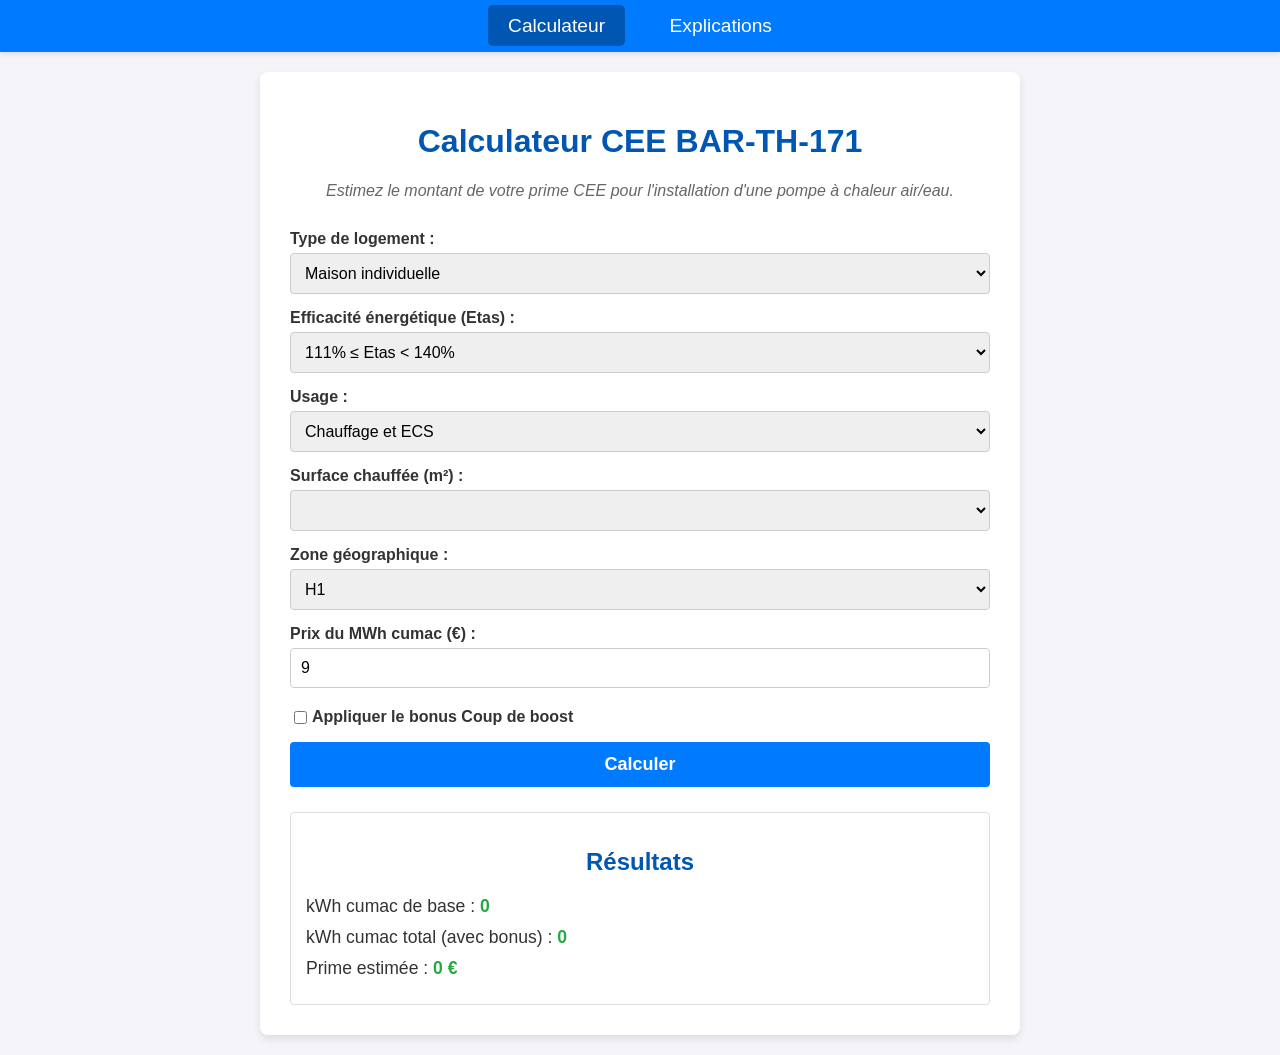
==== index.html @ 769d9b31 "Update index.html" ====
<!DOCTYPE html>
<html lang="fr">
<head>
    <meta charset="UTF-8">
    <meta name="viewport" content="width=device-width, initial-scale=1.0">
    <title>Calculateur CEE BAR-TH-171</title>
    <link rel="stylesheet" href="style.css">
</head>
<body>

    <header>
        <nav>
            <a href="#calculateur" class="active-link">Calculateur</a>
            <a href="#explications">Explications</a>
        </nav>
    </header>

    <main id="calculateur">
        <div class="calculator-container">
            <h1>Calculateur CEE BAR-TH-171</h1>
            <p class="subtitle">Estimez le montant de votre prime CEE pour l'installation d'une pompe à chaleur air/eau.</p>

            <div class="input-group">
                <label for="typeLogement">Type de logement :</label>
                <select id="typeLogement">
                    <option value="maison">Maison individuelle</option>
                    <option value="appartement">Appartement</option>
                </select>
            </div>

            <div class="input-group">
                <label for="etas">Efficacité énergétique (Etas) :</label>
                <select id="etas">
                    <option value="111-140">111% ≤ Etas < 140%</option>
                    <option value="140-170">140% ≤ Etas < 170%</option>
                    <option value="170-200">170% ≤ Etas < 200%</option>
                    <option value="200+">200% ≤ Etas</option>
                </select>
            </div>

            <div class="input-group">
                <label for="usage">Usage :</label>
                <select id="usage">
                    <option value="Chauffage et ECS">Chauffage et ECS</option>
                    <option value="Chauffage">Chauffage</option>
                </select>
            </div>

            <div class="input-group">
                <label for="surfaceRange">Surface chauffée (m²) :</label>
                <select id="surfaceRange">
                    </select>
            </div>

            <div class="input-group">
                <label for="zone">Zone géographique :</label>
                <select id="zone">
                    <option value="H1">H1</option>
                    <option value="H2">H2</option>
                    <option value="H3">H3</option>
                </select>
            </div>

            <div class="input-group">
                <label for="mwhCumacPrice">Prix du MWh cumac (€) :</label>
                <input type="number" id="mwhCumacPrice" value="9" min="0" step="0.01" required>
            </div>
            
            <div class="input-group bonus-group">
                <label for="bonusCheckbox">
                    <input type="checkbox" id="bonusCheckbox">
                    Appliquer le bonus Coup de boost
                </label>
                <input type="number" id="bonusMultiplier" value="6" min="1" class="hidden">
            </div>

            <button id="calculate-btn">Calculer</button>

            <div class="results">
                <h2>Résultats</h2>
                <p>kWh cumac de base : <span id="kwhCumacBase">0</span></p>
                <p>kWh cumac total (avec bonus) : <span id="kwhCumacTotal">0</span></p>
                <p>Prime estimée : <span id="estimatedPrime">0 €</span></p>
            </div>
        </div>
    </main>

    <main id="explications" class="hidden">
        <div class="explanations-container">
            <h2>Méthode de Calcul pour BAR-TH-171</h2>
            <p>Le montant en kWh CUMAC est calculé selon la formule :</p>
            <p class="formula">Montant = Base × Facteur Surface × Facteur Zone</p>

            <h3>Maison Individuelle</h3>
            <div class="tables-container">
                <div class="table-group">
                    <h4>Montant forfaitaire de base</h4>
                    <table id="table-maison-base"></table>
                </div>
                <div class="table-group">
                    <h4>Facteur correctif de surface</h4>
                    <table id="table-maison-surface"></table>
                </div>
            </div>

            <h3>Appartement</h3>
            <div class="tables-container">
                <div class="table-group">
                    <h4>Montant forfaitaire de base</h4>
                    <table id="table-appartement-base"></table>
                </div>
                <div class="table-group">
                    <h4>Facteur correctif de surface</h4>
                    <table id="table-appartement-surface"></table>
                </div>
            </div>
            
            <h3>Facteur Correctif de Zone Climatique</h3>
            <table id="table-zone"></table>

            <a href="https://www.ecologie.gouv.fr/sites/default/files/documents/BAR-TH-171%20vA55-1%20%C3%A0%20compter%20du%2001-01-2024.pdf" target="_blank">
                Consulter les fiches officielles du Ministère de l'Écologie
            </a>
        </div>
    </main>

    <script src="script.js"></script>
</body>
</html>
---- style.css ----
body {
    font-family: Arial, sans-serif;
    background-color: #f4f4f9;
    color: #333;
    display: flex;
    flex-direction: column;
    align-items: center;
    min-height: 100vh;
    margin: 0;
}

header {
    width: 100%;
    background-color: #007bff;
    box-shadow: 0 2px 5px rgba(0, 0, 0, 0.1);
    padding: 15px 0;
    text-align: center;
}

nav a {
    color: #fff;
    text-decoration: none;
    font-size: 1.2em;
    padding: 10px 20px;
    margin: 0 10px;
    border-radius: 5px;
    transition: background-color 0.3s ease;
}

nav a:hover, nav a.active-link {
    background-color: #0056b3;
}

main {
    width: 100%;
    max-width: 800px;
    box-sizing: border-box;
    padding: 20px;
}

.hidden {
    display: none;
}

.calculator-container, .explanations-container {
    background-color: #fff;
    padding: 30px;
    border-radius: 8px;
    box-shadow: 0 4px 8px rgba(0, 0, 0, 0.1);
}

h1, h2 {
    color: #0056b3;
    text-align: center;
}

.subtitle {
    text-align: center;
    font-style: italic;
    color: #666;
    margin-bottom: 30px;
}

.input-group {
    margin-bottom: 15px;
}

label {
    display: block;
    margin-bottom: 5px;
    font-weight: bold;
}

input[type="number"], select {
    width: 100%;
    padding: 10px;
    border: 1px solid #ccc;
    border-radius: 4px;
    box-sizing: border-box;
    font-size: 16px;
}

.bonus-group {
    display: flex;
    align-items: center;
    gap: 10px;
    margin-top: 20px;
}

.bonus-group label {
    display: flex;
    align-items: center;
    margin-bottom: 0;
}

.bonus-group input[type="checkbox"] {
    width: auto;
    margin-right: 5px;
}

button {
    width: 100%;
    padding: 12px;
    background-color: #007bff;
    color: #fff;
    border: none;
    border-radius: 4px;
    cursor: pointer;
    font-size: 18px;
    font-weight: bold;
    transition: background-color 0.3s ease;
}

button:hover {
    background-color: #0056b3;
}

.results {
    margin-top: 25px;
    padding: 15px;
    border: 1px solid #ddd;
    border-radius: 4px;
}

.results p {
    font-size: 1.1em;
    margin: 10px 0;
}

.results span {
    font-weight: bold;
    color: #28a745;
}

.explanations-container p, .explanations-container li {
    line-height: 1.6;
    margin-bottom: 15px;
}
.explanations-container a {
    display: block;
    text-align: center;
    margin-top: 30px;
    color: #007bff;
}
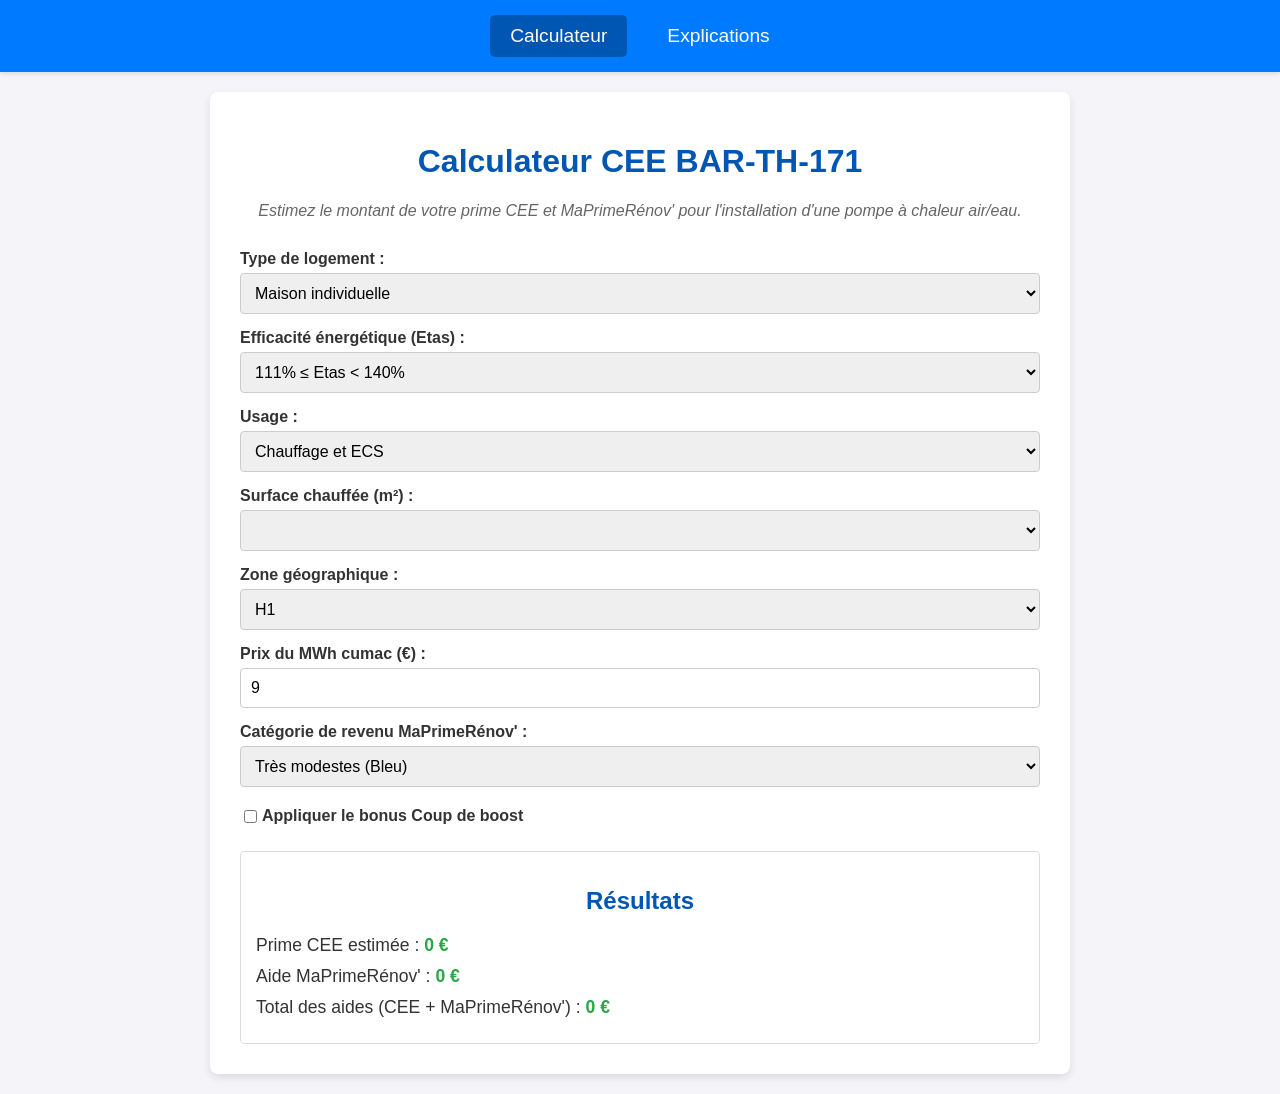
==== commit 6ec80ca8: "Update index.html" ====
--- a/index.html
+++ b/index.html
@@ -18,7 +18,7 @@
     <main id="calculateur">
         <div class="calculator-container">
             <h1>Calculateur CEE BAR-TH-171</h1>
-            <p class="subtitle">Estimez le montant de votre prime CEE pour l'installation d'une pompe à chaleur air/eau.</p>
+            <p class="subtitle">Estimez le montant de votre prime CEE et MaPrimeRénov' pour l'installation d'une pompe à chaleur air/eau.</p>
 
             <div class="input-group">
                 <label for="typeLogement">Type de logement :</label>
@@ -65,22 +65,30 @@
                 <label for="mwhCumacPrice">Prix du MWh cumac (€) :</label>
                 <input type="number" id="mwhCumacPrice" value="9" min="0" step="0.01" required>
             </div>
+
+            <div class="input-group">
+                <label for="revenuCategory">Catégorie de revenu MaPrimeRénov' :</label>
+                <select id="revenuCategory">
+                    <option value="bleu">Très modestes (Bleu)</option>
+                    <option value="jaune">Modestes (Jaune)</option>
+                    <option value="violet">Intermédiaires (Violet)</option>
+                    <option value="rose">Supérieurs (Rose)</option>
+                </select>
+            </div>
             
             <div class="input-group bonus-group">
                 <label for="bonusCheckbox">
                     <input type="checkbox" id="bonusCheckbox">
                     Appliquer le bonus Coup de boost
                 </label>
-                <input type="number" id="bonusMultiplier" value="6" min="1" class="hidden">
+                <input type="number" id="bonusMultiplier" value="5" min="1" class="hidden">
             </div>
-
-            <button id="calculate-btn">Calculer</button>
 
             <div class="results">
                 <h2>Résultats</h2>
-                <p>kWh cumac de base : <span id="kwhCumacBase">0</span></p>
-                <p>kWh cumac total (avec bonus) : <span id="kwhCumacTotal">0</span></p>
-                <p>Prime estimée : <span id="estimatedPrime">0 €</span></p>
+                <p>Prime CEE estimée : <span id="estimatedPrimeCEE">0 €</span></p>
+                <p>Aide MaPrimeRénov' : <span id="mpRenovAide">0 €</span></p>
+                <p>Total des aides (CEE + MaPrimeRénov') : <span id="totalAides">0 €</span></p>
             </div>
         </div>
     </main>
--- a/style.css
+++ b/style.css
@@ -1,3 +1,4 @@
+/* Styles généraux */
 body {
     font-family: Arial, sans-serif;
     background-color: #f4f4f9;
@@ -9,12 +10,18 @@
     margin: 0;
 }
 
+/* En-tête et navigation */
 header {
     width: 100%;
     background-color: #007bff;
     box-shadow: 0 2px 5px rgba(0, 0, 0, 0.1);
     padding: 15px 0;
     text-align: center;
+}
+
+nav {
+    display: flex;
+    justify-content: center;
 }
 
 nav a {
@@ -31,9 +38,10 @@
     background-color: #0056b3;
 }
 
+/* Conteneurs principaux */
 main {
     width: 100%;
-    max-width: 800px;
+    max-width: 900px; /* Augmentation de la largeur pour les tableaux */
     box-sizing: border-box;
     padding: 20px;
 }
@@ -49,6 +57,7 @@
     box-shadow: 0 4px 8px rgba(0, 0, 0, 0.1);
 }
 
+/* Titres */
 h1, h2 {
     color: #0056b3;
     text-align: center;
@@ -61,6 +70,7 @@
     margin-bottom: 30px;
 }
 
+/* Champs de saisie */
 .input-group {
     margin-bottom: 15px;
 }
@@ -98,6 +108,11 @@
     margin-right: 5px;
 }
 
+.hidden {
+    display: none;
+}
+
+/* Bouton */
 button {
     width: 100%;
     padding: 12px;
@@ -115,6 +130,7 @@
     background-color: #0056b3;
 }
 
+/* Résultats */
 .results {
     margin-top: 25px;
     padding: 15px;
@@ -132,13 +148,18 @@
     color: #28a745;
 }
 
+/* Page d'explications et tableaux */
 .explanations-container p, .explanations-container li {
     line-height: 1.6;
     margin-bottom: 15px;
 }
+
 .explanations-container a {
     display: block;
     text-align: center;
     margin-top: 30px;
     color: #007bff;
 }
+
+.formula {
+    text-align: center
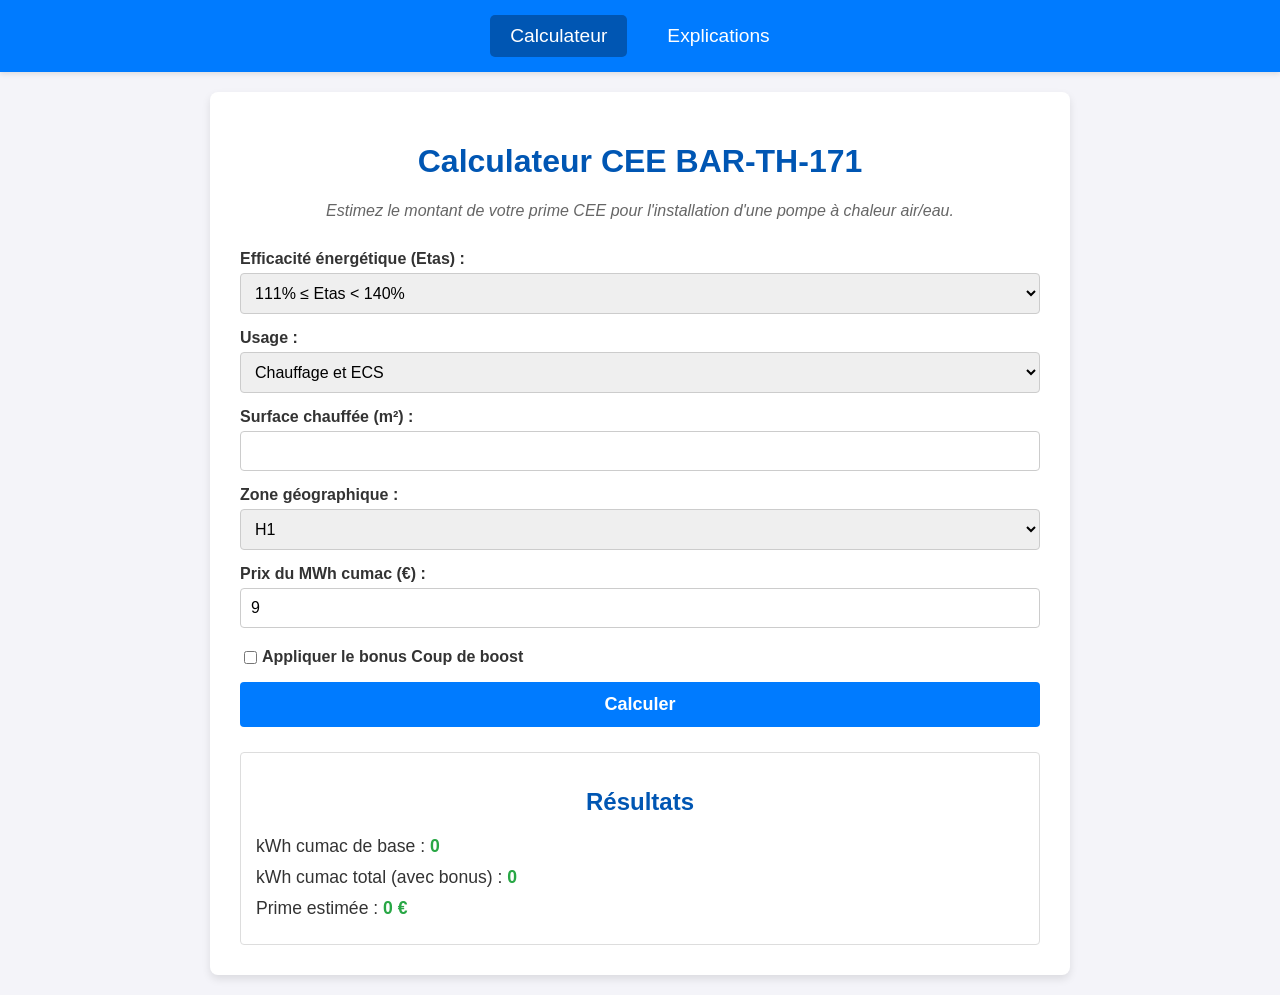
==== commit 45853339: "Update index.html" ====
--- a/index.html
+++ b/index.html
@@ -18,15 +18,7 @@
     <main id="calculateur">
         <div class="calculator-container">
             <h1>Calculateur CEE BAR-TH-171</h1>
-            <p class="subtitle">Estimez le montant de votre prime CEE et MaPrimeRénov' pour l'installation d'une pompe à chaleur air/eau.</p>
-
-            <div class="input-group">
-                <label for="typeLogement">Type de logement :</label>
-                <select id="typeLogement">
-                    <option value="maison">Maison individuelle</option>
-                    <option value="appartement">Appartement</option>
-                </select>
-            </div>
+            <p class="subtitle">Estimez le montant de votre prime CEE pour l'installation d'une pompe à chaleur air/eau.</p>
 
             <div class="input-group">
                 <label for="etas">Efficacité énergétique (Etas) :</label>
@@ -47,9 +39,8 @@
             </div>
 
             <div class="input-group">
-                <label for="surfaceRange">Surface chauffée (m²) :</label>
-                <select id="surfaceRange">
-                    </select>
+                <label for="surface">Surface chauffée (m²) :</label>
+                <input type="number" id="surface" min="1" required>
             </div>
 
             <div class="input-group">
@@ -65,70 +56,45 @@
                 <label for="mwhCumacPrice">Prix du MWh cumac (€) :</label>
                 <input type="number" id="mwhCumacPrice" value="9" min="0" step="0.01" required>
             </div>
-
-            <div class="input-group">
-                <label for="revenuCategory">Catégorie de revenu MaPrimeRénov' :</label>
-                <select id="revenuCategory">
-                    <option value="bleu">Très modestes (Bleu)</option>
-                    <option value="jaune">Modestes (Jaune)</option>
-                    <option value="violet">Intermédiaires (Violet)</option>
-                    <option value="rose">Supérieurs (Rose)</option>
-                </select>
-            </div>
             
             <div class="input-group bonus-group">
                 <label for="bonusCheckbox">
                     <input type="checkbox" id="bonusCheckbox">
                     Appliquer le bonus Coup de boost
                 </label>
-                <input type="number" id="bonusMultiplier" value="5" min="1" class="hidden">
+                <input type="number" id="bonusMultiplier" value="6" min="1" class="hidden">
             </div>
+
+            <button id="calculate-btn">Calculer</button>
 
             <div class="results">
                 <h2>Résultats</h2>
-                <p>Prime CEE estimée : <span id="estimatedPrimeCEE">0 €</span></p>
-                <p>Aide MaPrimeRénov' : <span id="mpRenovAide">0 €</span></p>
-                <p>Total des aides (CEE + MaPrimeRénov') : <span id="totalAides">0 €</span></p>
+                <p>kWh cumac de base : <span id="kwhCumacBase">0</span></p>
+                <p>kWh cumac total (avec bonus) : <span id="kwhCumacTotal">0</span></p>
+                <p>Prime estimée : <span id="estimatedPrime">0 €</span></p>
             </div>
         </div>
     </main>
 
     <main id="explications" class="hidden">
         <div class="explanations-container">
-            <h2>Méthode de Calcul pour BAR-TH-171</h2>
-            <p>Le montant en kWh CUMAC est calculé selon la formule :</p>
-            <p class="formula">Montant = Base × Facteur Surface × Facteur Zone</p>
-
-            <h3>Maison Individuelle</h3>
-            <div class="tables-container">
-                <div class="table-group">
-                    <h4>Montant forfaitaire de base</h4>
-                    <table id="table-maison-base"></table>
-                </div>
-                <div class="table-group">
-                    <h4>Facteur correctif de surface</h4>
-                    <table id="table-maison-surface"></table>
-                </div>
-            </div>
-
-            <h3>Appartement</h3>
-            <div class="tables-container">
-                <div class="table-group">
-                    <h4>Montant forfaitaire de base</h4>
-                    <table id="table-appartement-base"></table>
-                </div>
-                <div class="table-group">
-                    <h4>Facteur correctif de surface</h4>
-                    <table id="table-appartement-surface"></table>
-                </div>
-            </div>
+            <h2>Qu'est-ce que le kWh cumac ?</h2>
+            <p>Le **kWh cumac** (kilowattheure cumulé et actualisé) est l'unité de mesure utilisée dans le dispositif des Certificats d'Économie d'Énergie (CEE). Il représente une économie d'énergie qui est réalisée sur la durée de vie de l'équipement (ici, la pompe à chaleur). C'est ce volume d'énergie économisée qui sert de base au calcul de votre prime.</p>
             
-            <h3>Facteur Correctif de Zone Climatique</h3>
-            <table id="table-zone"></table>
-
-            <a href="https://www.ecologie.gouv.fr/sites/default/files/documents/BAR-TH-171%20vA55-1%20%C3%A0%20compter%20du%2001-01-2024.pdf" target="_blank">
-                Consulter les fiches officielles du Ministère de l'Écologie
-            </a>
+            <h2>Comment le calcul est-il fait ?</h2>
+            <p>Le montant de votre prime CEE est calculé en fonction de plusieurs critères :</p>
+            <ul>
+                <li>**Efficacité énergétique (Etas)** : Plus la PAC est performante, plus les économies d'énergie sont importantes.</li>
+                <li>**Usage** : La prime est plus élevée si la pompe à chaleur sert au chauffage et à l'eau chaude sanitaire (ECS) plutôt qu'au seul chauffage.</li>
+                <li>**Surface chauffée** : Plus la surface du logement est grande, plus l'économie d'énergie potentielle est élevée.</li>
+                <li>**Zone géographique** : Le calcul prend en compte la rigueur du climat (zone H1 pour les zones froides, H3 pour les zones douces).</li>
+            </ul>
+            <p>Le montant en euros est une estimation car le prix du MWh cumac varie sur le marché.</p>
+            
+            <h2>Le bonus Coup de boost</h2>
+            <p>Le bonus "Coup de boost" est une bonification temporaire qui peut s'ajouter à la prime CEE de base pour inciter au remplacement de chaudières polluantes. Le multiplicateur utilisé dans ce calculateur (par exemple, x6) est un exemple de l'impact que ce bonus peut avoir sur le montant final.</p>
+            
+            <a href="https://www.ecologie.gouv.fr/" target="_blank">Consulter les fiches officielles du Ministère de l'Écologie</a>
         </div>
     </main>
 
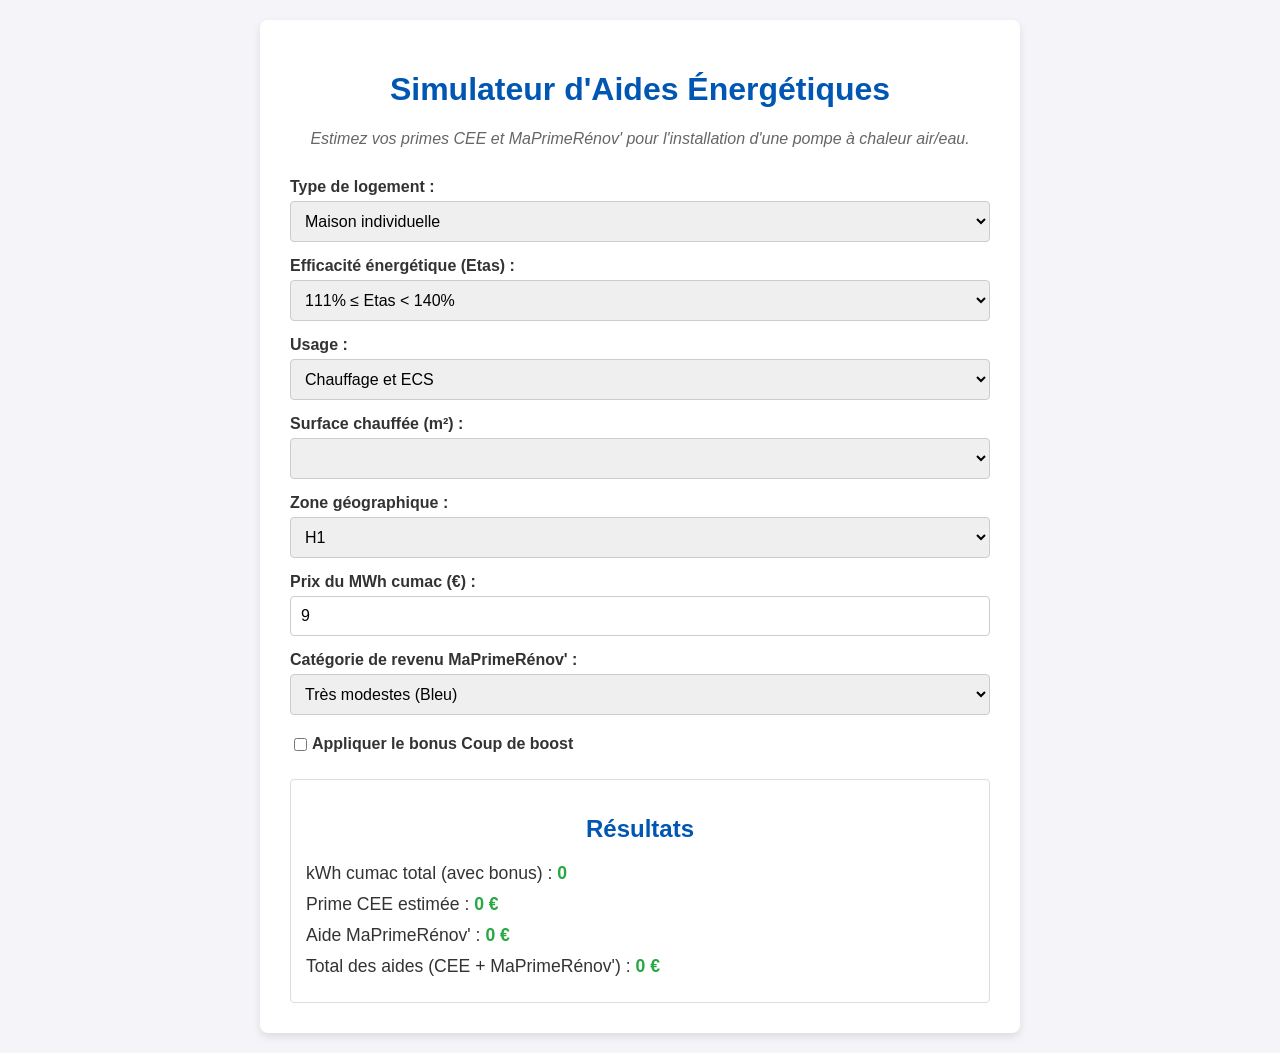
==== commit 1c42435e: "Update index.html" ====
--- a/index.html
+++ b/index.html
@@ -3,22 +3,23 @@
 <head>
     <meta charset="UTF-8">
     <meta name="viewport" content="width=device-width, initial-scale=1.0">
-    <title>Calculateur CEE BAR-TH-171</title>
+    <title>Simulateur d'Aides Énergétiques</title>
     <link rel="stylesheet" href="style.css">
 </head>
 <body>
 
-    <header>
-        <nav>
-            <a href="#calculateur" class="active-link">Calculateur</a>
-            <a href="#explications">Explications</a>
-        </nav>
-    </header>
-
     <main id="calculateur">
         <div class="calculator-container">
-            <h1>Calculateur CEE BAR-TH-171</h1>
-            <p class="subtitle">Estimez le montant de votre prime CEE pour l'installation d'une pompe à chaleur air/eau.</p>
+            <h1>Simulateur d'Aides Énergétiques</h1>
+            <p class="subtitle">Estimez vos primes CEE et MaPrimeRénov' pour l'installation d'une pompe à chaleur air/eau.</p>
+
+            <div class="input-group">
+                <label for="typeLogement">Type de logement :</label>
+                <select id="typeLogement">
+                    <option value="maison">Maison individuelle</option>
+                    <option value="appartement">Appartement</option>
+                </select>
+            </div>
 
             <div class="input-group">
                 <label for="etas">Efficacité énergétique (Etas) :</label>
@@ -39,8 +40,9 @@
             </div>
 
             <div class="input-group">
-                <label for="surface">Surface chauffée (m²) :</label>
-                <input type="number" id="surface" min="1" required>
+                <label for="surfaceRange">Surface chauffée (m²) :</label>
+                <select id="surfaceRange">
+                    </select>
             </div>
 
             <div class="input-group">
@@ -56,45 +58,31 @@
                 <label for="mwhCumacPrice">Prix du MWh cumac (€) :</label>
                 <input type="number" id="mwhCumacPrice" value="9" min="0" step="0.01" required>
             </div>
+
+            <div class="input-group">
+                <label for="revenuCategory">Catégorie de revenu MaPrimeRénov' :</label>
+                <select id="revenuCategory">
+                    <option value="bleu">Très modestes (Bleu)</option>
+                    <option value="jaune">Modestes (Jaune)</option>
+                    <option value="violet">Intermédiaires (Violet)</option>
+                    <option value="rose">Supérieurs (Rose)</option>
+                </select>
+            </div>
             
             <div class="input-group bonus-group">
                 <label for="bonusCheckbox">
                     <input type="checkbox" id="bonusCheckbox">
                     Appliquer le bonus Coup de boost
                 </label>
-                <input type="number" id="bonusMultiplier" value="6" min="1" class="hidden">
             </div>
-
-            <button id="calculate-btn">Calculer</button>
 
             <div class="results">
                 <h2>Résultats</h2>
-                <p>kWh cumac de base : <span id="kwhCumacBase">0</span></p>
                 <p>kWh cumac total (avec bonus) : <span id="kwhCumacTotal">0</span></p>
-                <p>Prime estimée : <span id="estimatedPrime">0 €</span></p>
+                <p>Prime CEE estimée : <span id="estimatedPrimeCEE">0 €</span></p>
+                <p>Aide MaPrimeRénov' : <span id="mpRenovAide">0 €</span></p>
+                <p>Total des aides (CEE + MaPrimeRénov') : <span id="totalAides">0 €</span></p>
             </div>
-        </div>
-    </main>
-
-    <main id="explications" class="hidden">
-        <div class="explanations-container">
-            <h2>Qu'est-ce que le kWh cumac ?</h2>
-            <p>Le **kWh cumac** (kilowattheure cumulé et actualisé) est l'unité de mesure utilisée dans le dispositif des Certificats d'Économie d'Énergie (CEE). Il représente une économie d'énergie qui est réalisée sur la durée de vie de l'équipement (ici, la pompe à chaleur). C'est ce volume d'énergie économisée qui sert de base au calcul de votre prime.</p>
-            
-            <h2>Comment le calcul est-il fait ?</h2>
-            <p>Le montant de votre prime CEE est calculé en fonction de plusieurs critères :</p>
-            <ul>
-                <li>**Efficacité énergétique (Etas)** : Plus la PAC est performante, plus les économies d'énergie sont importantes.</li>
-                <li>**Usage** : La prime est plus élevée si la pompe à chaleur sert au chauffage et à l'eau chaude sanitaire (ECS) plutôt qu'au seul chauffage.</li>
-                <li>**Surface chauffée** : Plus la surface du logement est grande, plus l'économie d'énergie potentielle est élevée.</li>
-                <li>**Zone géographique** : Le calcul prend en compte la rigueur du climat (zone H1 pour les zones froides, H3 pour les zones douces).</li>
-            </ul>
-            <p>Le montant en euros est une estimation car le prix du MWh cumac varie sur le marché.</p>
-            
-            <h2>Le bonus Coup de boost</h2>
-            <p>Le bonus "Coup de boost" est une bonification temporaire qui peut s'ajouter à la prime CEE de base pour inciter au remplacement de chaudières polluantes. Le multiplicateur utilisé dans ce calculateur (par exemple, x6) est un exemple de l'impact que ce bonus peut avoir sur le montant final.</p>
-            
-            <a href="https://www.ecologie.gouv.fr/" target="_blank">Consulter les fiches officielles du Ministère de l'Écologie</a>
         </div>
     </main>
 
--- a/style.css
+++ b/style.css
@@ -1,4 +1,3 @@
-/* Styles généraux */
 body {
     font-family: Arial, sans-serif;
     background-color: #f4f4f9;
@@ -10,18 +9,12 @@
     margin: 0;
 }
 
-/* En-tête et navigation */
 header {
     width: 100%;
     background-color: #007bff;
     box-shadow: 0 2px 5px rgba(0, 0, 0, 0.1);
     padding: 15px 0;
     text-align: center;
-}
-
-nav {
-    display: flex;
-    justify-content: center;
 }
 
 nav a {
@@ -38,10 +31,9 @@
     background-color: #0056b3;
 }
 
-/* Conteneurs principaux */
 main {
     width: 100%;
-    max-width: 900px; /* Augmentation de la largeur pour les tableaux */
+    max-width: 800px;
     box-sizing: border-box;
     padding: 20px;
 }
@@ -57,7 +49,6 @@
     box-shadow: 0 4px 8px rgba(0, 0, 0, 0.1);
 }
 
-/* Titres */
 h1, h2 {
     color: #0056b3;
     text-align: center;
@@ -70,7 +61,6 @@
     margin-bottom: 30px;
 }
 
-/* Champs de saisie */
 .input-group {
     margin-bottom: 15px;
 }
@@ -108,11 +98,6 @@
     margin-right: 5px;
 }
 
-.hidden {
-    display: none;
-}
-
-/* Bouton */
 button {
     width: 100%;
     padding: 12px;
@@ -130,7 +115,6 @@
     background-color: #0056b3;
 }
 
-/* Résultats */
 .results {
     margin-top: 25px;
     padding: 15px;
@@ -148,18 +132,13 @@
     color: #28a745;
 }
 
-/* Page d'explications et tableaux */
 .explanations-container p, .explanations-container li {
     line-height: 1.6;
     margin-bottom: 15px;
 }
-
 .explanations-container a {
     display: block;
     text-align: center;
     margin-top: 30px;
     color: #007bff;
 }
-
-.formula {
-    text-align: center
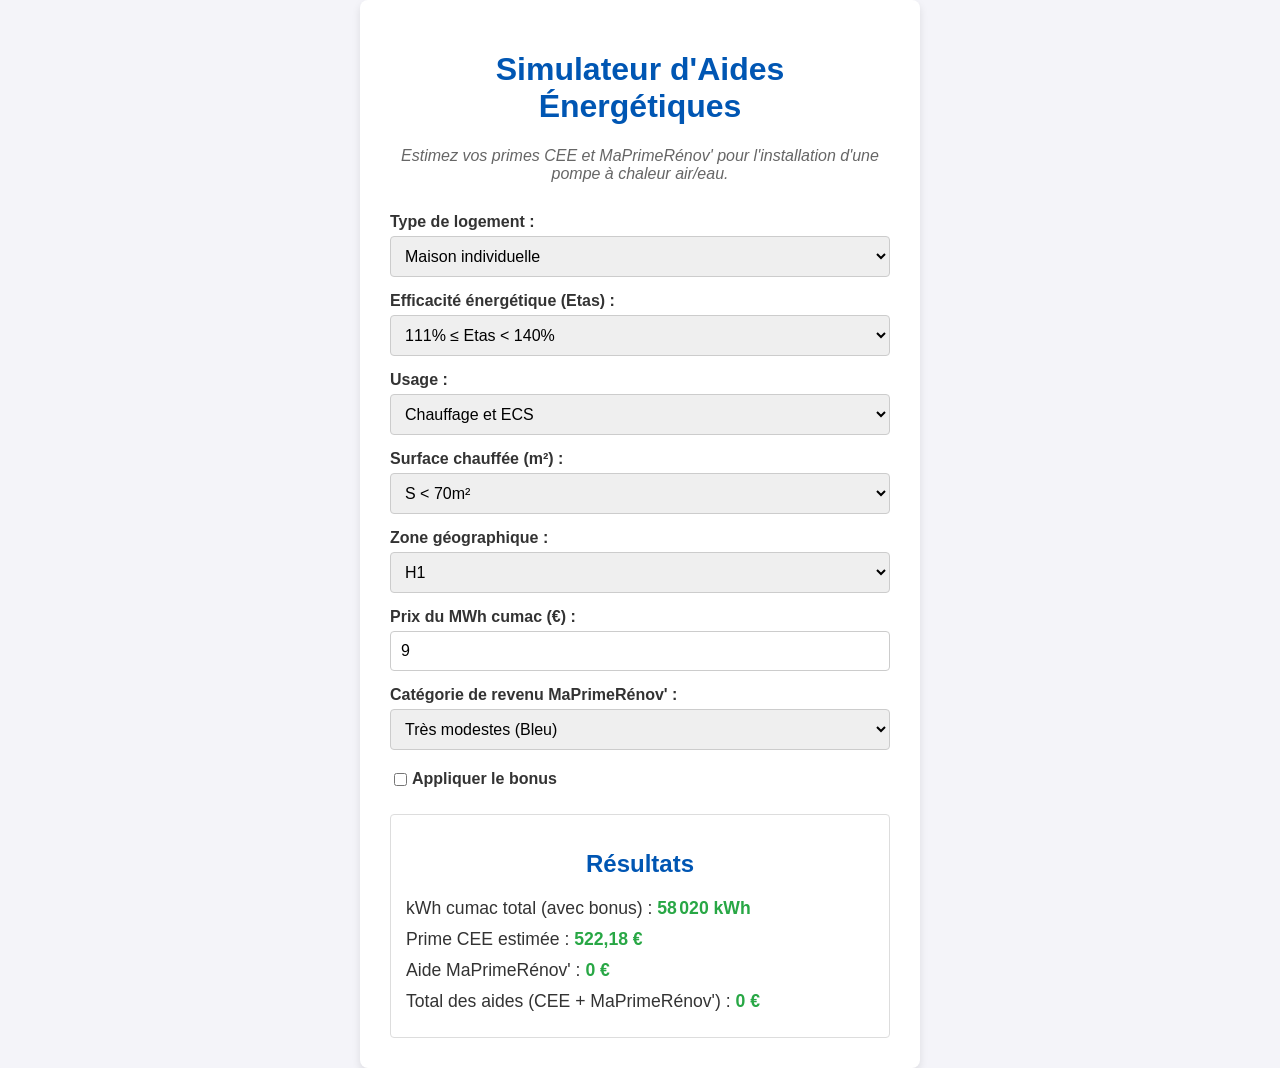
==== commit 21e9b2b3: "Update index.html" ====
--- a/index.html
+++ b/index.html
@@ -72,7 +72,7 @@
             <div class="input-group bonus-group">
                 <label for="bonusCheckbox">
                     <input type="checkbox" id="bonusCheckbox">
-                    Appliquer le bonus Coup de boost
+                    Appliquer le bonus
                 </label>
             </div>
 
@@ -89,3 +89,4 @@
     <script src="script.js"></script>
 </body>
 </html>
+
--- a/style.css
+++ b/style.css
@@ -1,54 +1,26 @@
+/* Styles généraux */
 body {
     font-family: Arial, sans-serif;
     background-color: #f4f4f9;
     color: #333;
     display: flex;
-    flex-direction: column;
+    justify-content: center;
     align-items: center;
     min-height: 100vh;
     margin: 0;
 }
 
-header {
+/* Conteneur du calculateur */
+.calculator-container {
     width: 100%;
-    background-color: #007bff;
-    box-shadow: 0 2px 5px rgba(0, 0, 0, 0.1);
-    padding: 15px 0;
-    text-align: center;
-}
-
-nav a {
-    color: #fff;
-    text-decoration: none;
-    font-size: 1.2em;
-    padding: 10px 20px;
-    margin: 0 10px;
-    border-radius: 5px;
-    transition: background-color 0.3s ease;
-}
-
-nav a:hover, nav a.active-link {
-    background-color: #0056b3;
-}
-
-main {
-    width: 100%;
-    max-width: 800px;
-    box-sizing: border-box;
-    padding: 20px;
-}
-
-.hidden {
-    display: none;
-}
-
-.calculator-container, .explanations-container {
+    max-width: 500px;
     background-color: #fff;
     padding: 30px;
     border-radius: 8px;
     box-shadow: 0 4px 8px rgba(0, 0, 0, 0.1);
 }
 
+/* Titres et sous-titres */
 h1, h2 {
     color: #0056b3;
     text-align: center;
@@ -61,6 +33,7 @@
     margin-bottom: 30px;
 }
 
+/* Champs de saisie */
 .input-group {
     margin-bottom: 15px;
 }
@@ -98,23 +71,7 @@
     margin-right: 5px;
 }
 
-button {
-    width: 100%;
-    padding: 12px;
-    background-color: #007bff;
-    color: #fff;
-    border: none;
-    border-radius: 4px;
-    cursor: pointer;
-    font-size: 18px;
-    font-weight: bold;
-    transition: background-color 0.3s ease;
-}
-
-button:hover {
-    background-color: #0056b3;
-}
-
+/* Résultats */
 .results {
     margin-top: 25px;
     padding: 15px;
@@ -131,14 +88,3 @@
     font-weight: bold;
     color: #28a745;
 }
-
-.explanations-container p, .explanations-container li {
-    line-height: 1.6;
-    margin-bottom: 15px;
-}
-.explanations-container a {
-    display: block;
-    text-align: center;
-    margin-top: 30px;
-    color: #007bff;
-}
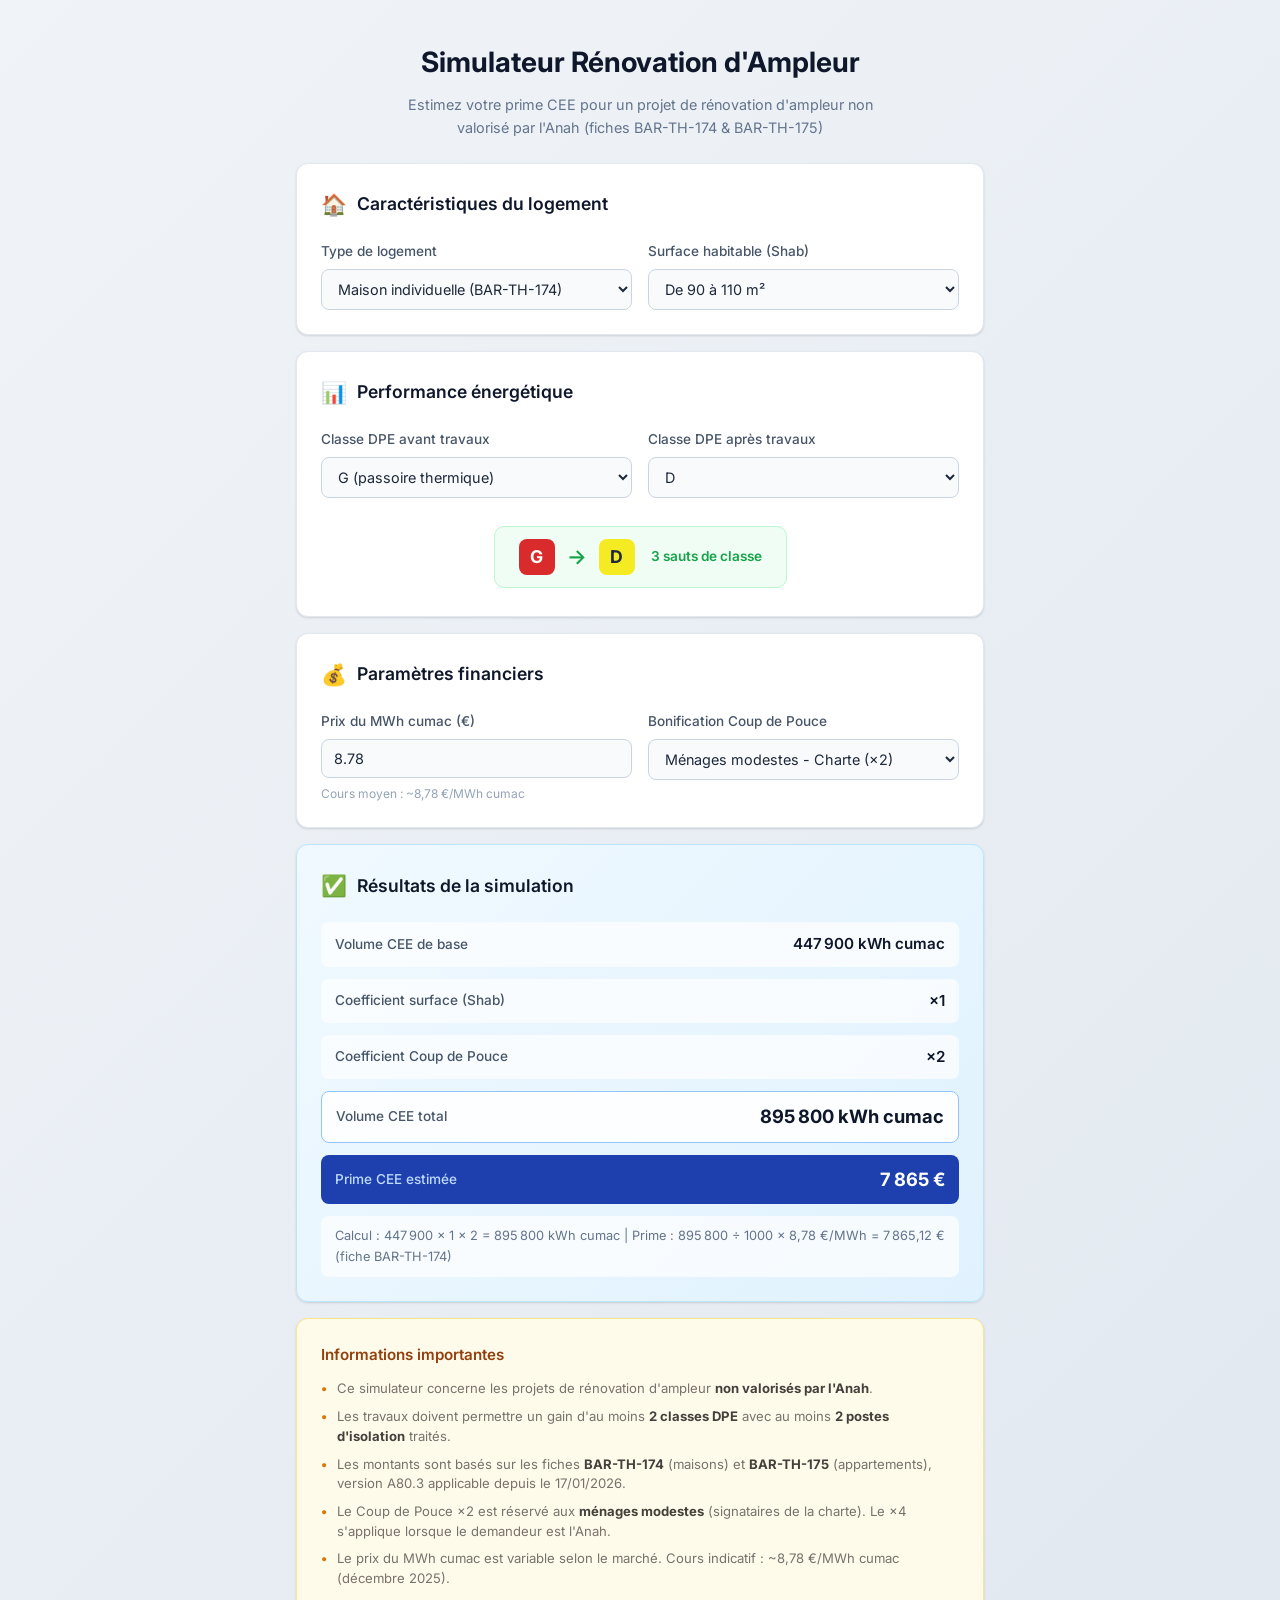
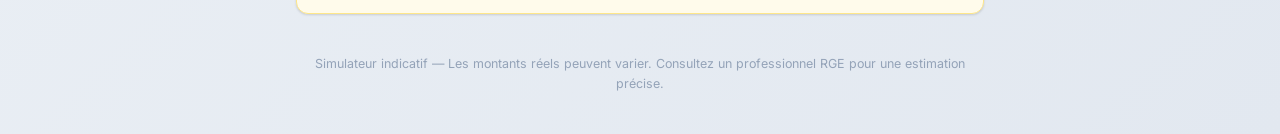
==== commit e90aaa0f: "Remplacer le simulateur PAC par un simulateur Rénovation d'Ampleur CEE Création d'un simulateur basé" ====
--- a/index.html
+++ b/index.html
@@ -1,92 +1,166 @@
-<!DOCTYPE html>
-<html lang="fr">
-<head>
-    <meta charset="UTF-8">
-    <meta name="viewport" content="width=device-width, initial-scale=1.0">
-    <title>Simulateur d'Aides Énergétiques</title>
-    <link rel="stylesheet" href="style.css">
-</head>
-<body>
-
-    <main id="calculateur">
-        <div class="calculator-container">
-            <h1>Simulateur d'Aides Énergétiques</h1>
-            <p class="subtitle">Estimez vos primes CEE et MaPrimeRénov' pour l'installation d'une pompe à chaleur air/eau.</p>
-
-            <div class="input-group">
-                <label for="typeLogement">Type de logement :</label>
-                <select id="typeLogement">
-                    <option value="maison">Maison individuelle</option>
-                    <option value="appartement">Appartement</option>
-                </select>
-            </div>
-
-            <div class="input-group">
-                <label for="etas">Efficacité énergétique (Etas) :</label>
-                <select id="etas">
-                    <option value="111-140">111% ≤ Etas < 140%</option>
-                    <option value="140-170">140% ≤ Etas < 170%</option>
-                    <option value="170-200">170% ≤ Etas < 200%</option>
-                    <option value="200+">200% ≤ Etas</option>
-                </select>
-            </div>
-
-            <div class="input-group">
-                <label for="usage">Usage :</label>
-                <select id="usage">
-                    <option value="Chauffage et ECS">Chauffage et ECS</option>
-                    <option value="Chauffage">Chauffage</option>
-                </select>
-            </div>
-
-            <div class="input-group">
-                <label for="surfaceRange">Surface chauffée (m²) :</label>
-                <select id="surfaceRange">
-                    </select>
-            </div>
-
-            <div class="input-group">
-                <label for="zone">Zone géographique :</label>
-                <select id="zone">
-                    <option value="H1">H1</option>
-                    <option value="H2">H2</option>
-                    <option value="H3">H3</option>
-                </select>
-            </div>
-
-            <div class="input-group">
-                <label for="mwhCumacPrice">Prix du MWh cumac (€) :</label>
-                <input type="number" id="mwhCumacPrice" value="9" min="0" step="0.01" required>
-            </div>
-
-            <div class="input-group">
-                <label for="revenuCategory">Catégorie de revenu MaPrimeRénov' :</label>
-                <select id="revenuCategory">
-                    <option value="bleu">Très modestes (Bleu)</option>
-                    <option value="jaune">Modestes (Jaune)</option>
-                    <option value="violet">Intermédiaires (Violet)</option>
-                    <option value="rose">Supérieurs (Rose)</option>
-                </select>
-            </div>
-            
-            <div class="input-group bonus-group">
-                <label for="bonusCheckbox">
-                    <input type="checkbox" id="bonusCheckbox">
-                    Appliquer le bonus
-                </label>
-            </div>
-
-            <div class="results">
-                <h2>Résultats</h2>
-                <p>kWh cumac total (avec bonus) : <span id="kwhCumacTotal">0</span></p>
-                <p>Prime CEE estimée : <span id="estimatedPrimeCEE">0 €</span></p>
-                <p>Aide MaPrimeRénov' : <span id="mpRenovAide">0 €</span></p>
-                <p>Total des aides (CEE + MaPrimeRénov') : <span id="totalAides">0 €</span></p>
-            </div>
-        </div>
-    </main>
-
-    <script src="script.js"></script>
-</body>
-</html>
-
+<!DOCTYPE html>
+<html lang="fr">
+<head>
+    <meta charset="UTF-8">
+    <meta name="viewport" content="width=device-width, initial-scale=1.0">
+    <title>Simulateur Rénovation d'Ampleur - CEE</title>
+    <link rel="stylesheet" href="style.css">
+    <link rel="preconnect" href="https://fonts.googleapis.com">
+    <link rel="preconnect" href="https://fonts.gstatic.com" crossorigin>
+    <link href="https://fonts.googleapis.com/css2?family=Inter:wght@400;500;600;700&display=swap" rel="stylesheet">
+</head>
+<body>
+
+    <div class="app">
+        <header class="header">
+            <div class="header-content">
+                <h1>Simulateur Rénovation d'Ampleur</h1>
+                <p class="header-subtitle">Estimez votre prime CEE pour un projet de rénovation d'ampleur non valorisé par l'Anah (fiches BAR-TH-174 &amp; BAR-TH-175)</p>
+            </div>
+        </header>
+
+        <main class="main-content">
+            <div class="card">
+                <div class="card-header">
+                    <span class="card-icon">🏠</span>
+                    <h2>Caractéristiques du logement</h2>
+                </div>
+
+                <div class="form-grid">
+                    <div class="input-group">
+                        <label for="typeLogement">Type de logement</label>
+                        <select id="typeLogement">
+                            <option value="maison">Maison individuelle (BAR-TH-174)</option>
+                            <option value="appartement">Appartement (BAR-TH-175)</option>
+                        </select>
+                    </div>
+
+                    <div class="input-group">
+                        <label for="surfaceRange">Surface habitable (Shab)</label>
+                        <select id="surfaceRange">
+                            <option value="0.4">Moins de 35 m²</option>
+                            <option value="0.5">De 35 à 59 m²</option>
+                            <option value="0.8">De 60 à 89 m²</option>
+                            <option value="1.0" selected>De 90 à 110 m²</option>
+                            <option value="1.2">De 110 à 130 m²</option>
+                            <option value="1.3">Plus de 130 m²</option>
+                        </select>
+                    </div>
+                </div>
+            </div>
+
+            <div class="card">
+                <div class="card-header">
+                    <span class="card-icon">📊</span>
+                    <h2>Performance énergétique</h2>
+                </div>
+
+                <div class="form-grid">
+                    <div class="input-group">
+                        <label for="classeAvant">Classe DPE avant travaux</label>
+                        <select id="classeAvant">
+                            <option value="G">G (passoire thermique)</option>
+                            <option value="F">F</option>
+                            <option value="E">E</option>
+                        </select>
+                    </div>
+
+                    <div class="input-group">
+                        <label for="classeApres">Classe DPE après travaux</label>
+                        <select id="classeApres">
+                            <option value="D">D</option>
+                            <option value="C">C</option>
+                            <option value="B">B</option>
+                            <option value="A">A</option>
+                        </select>
+                    </div>
+
+                    <div class="input-group full-width">
+                        <div class="dpe-visual">
+                            <div class="dpe-arrow" id="dpeArrow">
+                                <span class="dpe-before" id="dpeBefore">G</span>
+                                <span class="dpe-arrow-icon">→</span>
+                                <span class="dpe-after" id="dpeAfter">D</span>
+                                <span class="dpe-sauts" id="dpeSauts">3 sauts de classe</span>
+                            </div>
+                        </div>
+                    </div>
+                </div>
+            </div>
+
+            <div class="card">
+                <div class="card-header">
+                    <span class="card-icon">💰</span>
+                    <h2>Paramètres financiers</h2>
+                </div>
+
+                <div class="form-grid">
+                    <div class="input-group">
+                        <label for="prixMWhCumac">Prix du MWh cumac (€)</label>
+                        <input type="number" id="prixMWhCumac" value="8.78" min="0" step="0.01">
+                        <span class="input-hint">Cours moyen : ~8,78 €/MWh cumac</span>
+                    </div>
+
+                    <div class="input-group">
+                        <label for="coupDePouce">Bonification Coup de Pouce</label>
+                        <select id="coupDePouce">
+                            <option value="1">Sans Coup de Pouce (×1)</option>
+                            <option value="2" selected>Ménages modestes - Charte (×2)</option>
+                            <option value="4">Ménages modestes - Anah (×4)</option>
+                        </select>
+                    </div>
+                </div>
+            </div>
+
+            <div class="results-card" id="resultsCard">
+                <div class="card-header">
+                    <span class="card-icon">✅</span>
+                    <h2>Résultats de la simulation</h2>
+                </div>
+
+                <div class="results-grid">
+                    <div class="result-item">
+                        <span class="result-label">Volume CEE de base</span>
+                        <span class="result-value" id="kwhCumacBase">0 kWh cumac</span>
+                    </div>
+                    <div class="result-item">
+                        <span class="result-label">Coefficient surface (Shab)</span>
+                        <span class="result-value" id="coeffSurface">×1,0</span>
+                    </div>
+                    <div class="result-item">
+                        <span class="result-label">Coefficient Coup de Pouce</span>
+                        <span class="result-value" id="coeffCdP">×2</span>
+                    </div>
+                    <div class="result-item highlight">
+                        <span class="result-label">Volume CEE total</span>
+                        <span class="result-value large" id="kwhCumacTotal">0 kWh cumac</span>
+                    </div>
+                    <div class="result-item highlight primary">
+                        <span class="result-label">Prime CEE estimée</span>
+                        <span class="result-value large" id="primeCEE">0 €</span>
+                    </div>
+                </div>
+
+                <div class="result-note" id="resultNote"></div>
+            </div>
+
+            <div class="info-card">
+                <h3>Informations importantes</h3>
+                <ul>
+                    <li>Ce simulateur concerne les projets de rénovation d'ampleur <strong>non valorisés par l'Anah</strong>.</li>
+                    <li>Les travaux doivent permettre un gain d'au moins <strong>2 classes DPE</strong> avec au moins <strong>2 postes d'isolation</strong> traités.</li>
+                    <li>Les montants sont basés sur les fiches <strong>BAR-TH-174</strong> (maisons) et <strong>BAR-TH-175</strong> (appartements), version A80.3 applicable depuis le 17/01/2026.</li>
+                    <li>Le Coup de Pouce ×2 est réservé aux <strong>ménages modestes</strong> (signataires de la charte). Le ×4 s'applique lorsque le demandeur est l'Anah.</li>
+                    <li>Le prix du MWh cumac est variable selon le marché. Cours indicatif : ~8,78 €/MWh cumac (décembre 2025).</li>
+                </ul>
+            </div>
+        </main>
+
+        <footer class="footer">
+            <p>Simulateur indicatif — Les montants réels peuvent varier. Consultez un professionnel RGE pour une estimation précise.</p>
+        </footer>
+    </div>
+
+    <script src="script.js"></script>
+</body>
+</html>
--- a/style.css
+++ b/style.css
@@ -1,90 +1,341 @@
-/* Styles généraux */
-body {
-    font-family: Arial, sans-serif;
-    background-color: #f4f4f9;
-    color: #333;
-    display: flex;
-    justify-content: center;
-    align-items: center;
-    min-height: 100vh;
-    margin: 0;
-}
-
-/* Conteneur du calculateur */
-.calculator-container {
-    width: 100%;
-    max-width: 500px;
-    background-color: #fff;
-    padding: 30px;
-    border-radius: 8px;
-    box-shadow: 0 4px 8px rgba(0, 0, 0, 0.1);
-}
-
-/* Titres et sous-titres */
-h1, h2 {
-    color: #0056b3;
-    text-align: center;
-}
-
-.subtitle {
-    text-align: center;
-    font-style: italic;
-    color: #666;
-    margin-bottom: 30px;
-}
-
-/* Champs de saisie */
-.input-group {
-    margin-bottom: 15px;
-}
-
-label {
-    display: block;
-    margin-bottom: 5px;
-    font-weight: bold;
-}
-
-input[type="number"], select {
-    width: 100%;
-    padding: 10px;
-    border: 1px solid #ccc;
-    border-radius: 4px;
-    box-sizing: border-box;
-    font-size: 16px;
-}
-
-.bonus-group {
-    display: flex;
-    align-items: center;
-    gap: 10px;
-    margin-top: 20px;
-}
-
-.bonus-group label {
-    display: flex;
-    align-items: center;
-    margin-bottom: 0;
-}
-
-.bonus-group input[type="checkbox"] {
-    width: auto;
-    margin-right: 5px;
-}
-
-/* Résultats */
-.results {
-    margin-top: 25px;
-    padding: 15px;
-    border: 1px solid #ddd;
-    border-radius: 4px;
-}
-
-.results p {
-    font-size: 1.1em;
-    margin: 10px 0;
-}
-
-.results span {
-    font-weight: bold;
-    color: #28a745;
-}
+/* Reset & Base */
+*, *::before, *::after {
+    box-sizing: border-box;
+    margin: 0;
+    padding: 0;
+}
+
+body {
+    font-family: 'Inter', -apple-system, BlinkMacSystemFont, 'Segoe UI', Roboto, sans-serif;
+    background: linear-gradient(135deg, #f0f4f8 0%, #e2e8f0 100%);
+    color: #1e293b;
+    min-height: 100vh;
+    line-height: 1.6;
+}
+
+/* App Layout */
+.app {
+    max-width: 720px;
+    margin: 0 auto;
+    padding: 0 16px;
+}
+
+/* Header */
+.header {
+    text-align: center;
+    padding: 40px 0 24px;
+}
+
+.header h1 {
+    font-size: 1.75rem;
+    font-weight: 700;
+    color: #0f172a;
+    margin-bottom: 8px;
+}
+
+.header-subtitle {
+    font-size: 0.9rem;
+    color: #64748b;
+    max-width: 520px;
+    margin: 0 auto;
+}
+
+/* Cards */
+.card, .results-card, .info-card {
+    background: #fff;
+    border-radius: 12px;
+    padding: 24px;
+    margin-bottom: 16px;
+    box-shadow: 0 1px 3px rgba(0, 0, 0, 0.08), 0 1px 2px rgba(0, 0, 0, 0.06);
+    border: 1px solid #e2e8f0;
+}
+
+.card-header {
+    display: flex;
+    align-items: center;
+    gap: 10px;
+    margin-bottom: 20px;
+}
+
+.card-icon {
+    font-size: 1.3rem;
+}
+
+.card-header h2 {
+    font-size: 1.1rem;
+    font-weight: 600;
+    color: #0f172a;
+}
+
+/* Form Grid */
+.form-grid {
+    display: grid;
+    grid-template-columns: 1fr 1fr;
+    gap: 16px;
+}
+
+.full-width {
+    grid-column: 1 / -1;
+}
+
+/* Input Groups */
+.input-group {
+    display: flex;
+    flex-direction: column;
+    gap: 6px;
+}
+
+.input-group label {
+    font-size: 0.85rem;
+    font-weight: 500;
+    color: #475569;
+}
+
+.input-group select,
+.input-group input[type="number"] {
+    width: 100%;
+    padding: 10px 12px;
+    border: 1px solid #cbd5e1;
+    border-radius: 8px;
+    font-size: 0.9rem;
+    font-family: inherit;
+    color: #1e293b;
+    background: #f8fafc;
+    transition: border-color 0.2s, box-shadow 0.2s;
+    appearance: auto;
+}
+
+.input-group select:focus,
+.input-group input[type="number"]:focus {
+    outline: none;
+    border-color: #3b82f6;
+    box-shadow: 0 0 0 3px rgba(59, 130, 246, 0.15);
+    background: #fff;
+}
+
+.input-hint {
+    font-size: 0.75rem;
+    color: #94a3b8;
+}
+
+/* DPE Visual */
+.dpe-visual {
+    display: flex;
+    justify-content: center;
+    padding: 12px 0 4px;
+}
+
+.dpe-arrow {
+    display: flex;
+    align-items: center;
+    gap: 12px;
+    padding: 12px 24px;
+    background: #f0fdf4;
+    border: 1px solid #bbf7d0;
+    border-radius: 10px;
+    font-weight: 600;
+}
+
+.dpe-before {
+    display: inline-flex;
+    align-items: center;
+    justify-content: center;
+    width: 36px;
+    height: 36px;
+    border-radius: 8px;
+    font-size: 1.1rem;
+    font-weight: 700;
+    color: #fff;
+}
+
+.dpe-after {
+    display: inline-flex;
+    align-items: center;
+    justify-content: center;
+    width: 36px;
+    height: 36px;
+    border-radius: 8px;
+    font-size: 1.1rem;
+    font-weight: 700;
+    color: #fff;
+}
+
+.dpe-arrow-icon {
+    font-size: 1.3rem;
+    color: #16a34a;
+}
+
+.dpe-sauts {
+    font-size: 0.85rem;
+    color: #16a34a;
+    font-weight: 600;
+    margin-left: 4px;
+}
+
+/* DPE Colors */
+.dpe-A { background-color: #1a8a3f; }
+.dpe-B { background-color: #3faa2e; }
+.dpe-C { background-color: #8bc727; }
+.dpe-D { background-color: #f5eb23; color: #1e293b !important; }
+.dpe-E { background-color: #f0b723; }
+.dpe-F { background-color: #ec8235; }
+.dpe-G { background-color: #d92b2b; }
+
+/* Error state */
+.dpe-arrow.error {
+    background: #fef2f2;
+    border-color: #fecaca;
+}
+
+.dpe-arrow.error .dpe-sauts {
+    color: #dc2626;
+}
+
+.dpe-arrow.error .dpe-arrow-icon {
+    color: #dc2626;
+}
+
+/* Results Card */
+.results-card {
+    background: linear-gradient(135deg, #f0f9ff 0%, #e0f2fe 100%);
+    border-color: #bae6fd;
+}
+
+.results-grid {
+    display: grid;
+    gap: 12px;
+}
+
+.result-item {
+    display: flex;
+    justify-content: space-between;
+    align-items: center;
+    padding: 10px 14px;
+    background: rgba(255, 255, 255, 0.7);
+    border-radius: 8px;
+}
+
+.result-item.highlight {
+    background: rgba(255, 255, 255, 0.9);
+    border: 1px solid #93c5fd;
+}
+
+.result-item.highlight.primary {
+    background: #1e40af;
+    border: none;
+}
+
+.result-item.highlight.primary .result-label {
+    color: #bfdbfe;
+}
+
+.result-item.highlight.primary .result-value {
+    color: #fff;
+}
+
+.result-label {
+    font-size: 0.85rem;
+    color: #475569;
+    font-weight: 500;
+}
+
+.result-value {
+    font-size: 0.95rem;
+    font-weight: 600;
+    color: #0f172a;
+}
+
+.result-value.large {
+    font-size: 1.15rem;
+    font-weight: 700;
+}
+
+.result-note {
+    margin-top: 12px;
+    padding: 10px 14px;
+    background: rgba(255, 255, 255, 0.7);
+    border-radius: 8px;
+    font-size: 0.8rem;
+    color: #64748b;
+    display: none;
+}
+
+.result-note.visible {
+    display: block;
+}
+
+/* Info Card */
+.info-card {
+    background: #fffbeb;
+    border-color: #fde68a;
+}
+
+.info-card h3 {
+    font-size: 0.95rem;
+    font-weight: 600;
+    color: #92400e;
+    margin-bottom: 12px;
+}
+
+.info-card ul {
+    list-style: none;
+    display: flex;
+    flex-direction: column;
+    gap: 8px;
+}
+
+.info-card li {
+    font-size: 0.82rem;
+    color: #78716c;
+    padding-left: 16px;
+    position: relative;
+    line-height: 1.5;
+}
+
+.info-card li::before {
+    content: '•';
+    position: absolute;
+    left: 0;
+    color: #d97706;
+    font-weight: bold;
+}
+
+.info-card li strong {
+    color: #44403c;
+}
+
+/* Footer */
+.footer {
+    text-align: center;
+    padding: 24px 0 40px;
+}
+
+.footer p {
+    font-size: 0.78rem;
+    color: #94a3b8;
+}
+
+/* Responsive */
+@media (max-width: 600px) {
+    .header {
+        padding: 28px 0 16px;
+    }
+
+    .header h1 {
+        font-size: 1.4rem;
+    }
+
+    .form-grid {
+        grid-template-columns: 1fr;
+    }
+
+    .card, .results-card, .info-card {
+        padding: 18px;
+    }
+
+    .result-item {
+        flex-direction: column;
+        align-items: flex-start;
+        gap: 4px;
+    }
+}
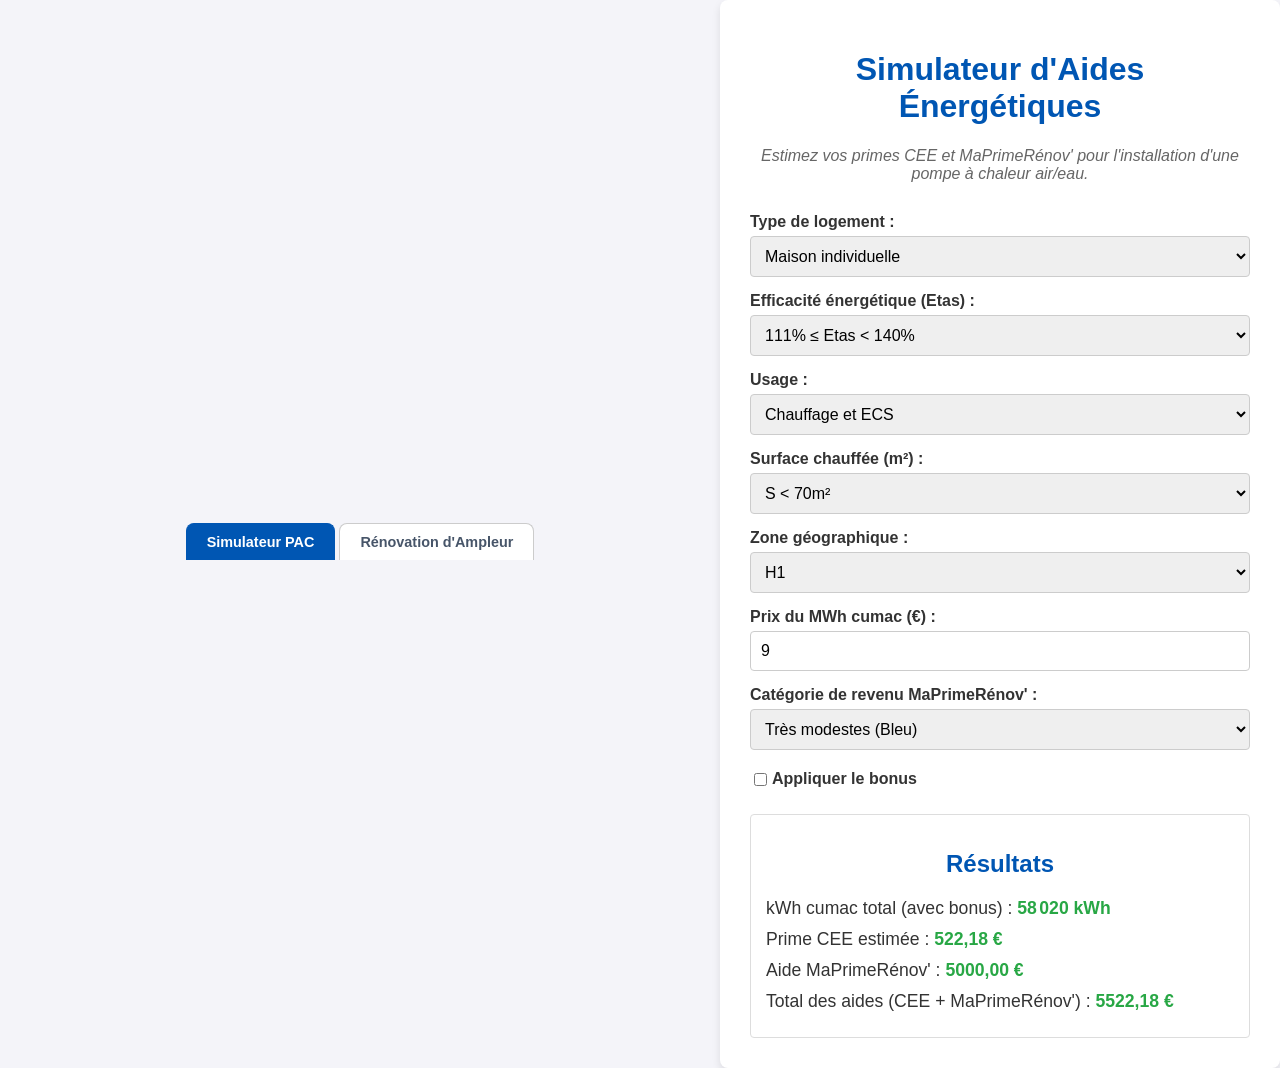
==== commit 5154315a: "Ajouter le simulateur Rénovation d'Ampleur CEE (BAR-TH-174/175) Nouveau simulateur dans des fichiers" ====
--- a/index.html
+++ b/index.html
@@ -1,166 +1,96 @@
-<!DOCTYPE html>
-<html lang="fr">
-<head>
-    <meta charset="UTF-8">
-    <meta name="viewport" content="width=device-width, initial-scale=1.0">
-    <title>Simulateur Rénovation d'Ampleur - CEE</title>
-    <link rel="stylesheet" href="style.css">
-    <link rel="preconnect" href="https://fonts.googleapis.com">
-    <link rel="preconnect" href="https://fonts.gstatic.com" crossorigin>
-    <link href="https://fonts.googleapis.com/css2?family=Inter:wght@400;500;600;700&display=swap" rel="stylesheet">
-</head>
-<body>
-
-    <div class="app">
-        <header class="header">
-            <div class="header-content">
-                <h1>Simulateur Rénovation d'Ampleur</h1>
-                <p class="header-subtitle">Estimez votre prime CEE pour un projet de rénovation d'ampleur non valorisé par l'Anah (fiches BAR-TH-174 &amp; BAR-TH-175)</p>
-            </div>
-        </header>
-
-        <main class="main-content">
-            <div class="card">
-                <div class="card-header">
-                    <span class="card-icon">🏠</span>
-                    <h2>Caractéristiques du logement</h2>
-                </div>
-
-                <div class="form-grid">
-                    <div class="input-group">
-                        <label for="typeLogement">Type de logement</label>
-                        <select id="typeLogement">
-                            <option value="maison">Maison individuelle (BAR-TH-174)</option>
-                            <option value="appartement">Appartement (BAR-TH-175)</option>
-                        </select>
-                    </div>
-
-                    <div class="input-group">
-                        <label for="surfaceRange">Surface habitable (Shab)</label>
-                        <select id="surfaceRange">
-                            <option value="0.4">Moins de 35 m²</option>
-                            <option value="0.5">De 35 à 59 m²</option>
-                            <option value="0.8">De 60 à 89 m²</option>
-                            <option value="1.0" selected>De 90 à 110 m²</option>
-                            <option value="1.2">De 110 à 130 m²</option>
-                            <option value="1.3">Plus de 130 m²</option>
-                        </select>
-                    </div>
-                </div>
-            </div>
-
-            <div class="card">
-                <div class="card-header">
-                    <span class="card-icon">📊</span>
-                    <h2>Performance énergétique</h2>
-                </div>
-
-                <div class="form-grid">
-                    <div class="input-group">
-                        <label for="classeAvant">Classe DPE avant travaux</label>
-                        <select id="classeAvant">
-                            <option value="G">G (passoire thermique)</option>
-                            <option value="F">F</option>
-                            <option value="E">E</option>
-                        </select>
-                    </div>
-
-                    <div class="input-group">
-                        <label for="classeApres">Classe DPE après travaux</label>
-                        <select id="classeApres">
-                            <option value="D">D</option>
-                            <option value="C">C</option>
-                            <option value="B">B</option>
-                            <option value="A">A</option>
-                        </select>
-                    </div>
-
-                    <div class="input-group full-width">
-                        <div class="dpe-visual">
-                            <div class="dpe-arrow" id="dpeArrow">
-                                <span class="dpe-before" id="dpeBefore">G</span>
-                                <span class="dpe-arrow-icon">→</span>
-                                <span class="dpe-after" id="dpeAfter">D</span>
-                                <span class="dpe-sauts" id="dpeSauts">3 sauts de classe</span>
-                            </div>
-                        </div>
-                    </div>
-                </div>
-            </div>
-
-            <div class="card">
-                <div class="card-header">
-                    <span class="card-icon">💰</span>
-                    <h2>Paramètres financiers</h2>
-                </div>
-
-                <div class="form-grid">
-                    <div class="input-group">
-                        <label for="prixMWhCumac">Prix du MWh cumac (€)</label>
-                        <input type="number" id="prixMWhCumac" value="8.78" min="0" step="0.01">
-                        <span class="input-hint">Cours moyen : ~8,78 €/MWh cumac</span>
-                    </div>
-
-                    <div class="input-group">
-                        <label for="coupDePouce">Bonification Coup de Pouce</label>
-                        <select id="coupDePouce">
-                            <option value="1">Sans Coup de Pouce (×1)</option>
-                            <option value="2" selected>Ménages modestes - Charte (×2)</option>
-                            <option value="4">Ménages modestes - Anah (×4)</option>
-                        </select>
-                    </div>
-                </div>
-            </div>
-
-            <div class="results-card" id="resultsCard">
-                <div class="card-header">
-                    <span class="card-icon">✅</span>
-                    <h2>Résultats de la simulation</h2>
-                </div>
-
-                <div class="results-grid">
-                    <div class="result-item">
-                        <span class="result-label">Volume CEE de base</span>
-                        <span class="result-value" id="kwhCumacBase">0 kWh cumac</span>
-                    </div>
-                    <div class="result-item">
-                        <span class="result-label">Coefficient surface (Shab)</span>
-                        <span class="result-value" id="coeffSurface">×1,0</span>
-                    </div>
-                    <div class="result-item">
-                        <span class="result-label">Coefficient Coup de Pouce</span>
-                        <span class="result-value" id="coeffCdP">×2</span>
-                    </div>
-                    <div class="result-item highlight">
-                        <span class="result-label">Volume CEE total</span>
-                        <span class="result-value large" id="kwhCumacTotal">0 kWh cumac</span>
-                    </div>
-                    <div class="result-item highlight primary">
-                        <span class="result-label">Prime CEE estimée</span>
-                        <span class="result-value large" id="primeCEE">0 €</span>
-                    </div>
-                </div>
-
-                <div class="result-note" id="resultNote"></div>
-            </div>
-
-            <div class="info-card">
-                <h3>Informations importantes</h3>
-                <ul>
-                    <li>Ce simulateur concerne les projets de rénovation d'ampleur <strong>non valorisés par l'Anah</strong>.</li>
-                    <li>Les travaux doivent permettre un gain d'au moins <strong>2 classes DPE</strong> avec au moins <strong>2 postes d'isolation</strong> traités.</li>
-                    <li>Les montants sont basés sur les fiches <strong>BAR-TH-174</strong> (maisons) et <strong>BAR-TH-175</strong> (appartements), version A80.3 applicable depuis le 17/01/2026.</li>
-                    <li>Le Coup de Pouce ×2 est réservé aux <strong>ménages modestes</strong> (signataires de la charte). Le ×4 s'applique lorsque le demandeur est l'Anah.</li>
-                    <li>Le prix du MWh cumac est variable selon le marché. Cours indicatif : ~8,78 €/MWh cumac (décembre 2025).</li>
-                </ul>
-            </div>
-        </main>
-
-        <footer class="footer">
-            <p>Simulateur indicatif — Les montants réels peuvent varier. Consultez un professionnel RGE pour une estimation précise.</p>
-        </footer>
-    </div>
-
-    <script src="script.js"></script>
-</body>
-</html>
+<!DOCTYPE html>
+<html lang="fr">
+<head>
+    <meta charset="UTF-8">
+    <meta name="viewport" content="width=device-width, initial-scale=1.0">
+    <title>Simulateur d'Aides Énergétiques</title>
+    <link rel="stylesheet" href="style.css">
+</head>
+<body>
+
+    <nav class="nav-bar">
+        <a href="index.html" class="active">Simulateur PAC</a>
+        <a href="ampleur.html">Rénovation d'Ampleur</a>
+    </nav>
+
+    <main id="calculateur">
+        <div class="calculator-container">
+            <h1>Simulateur d'Aides Énergétiques</h1>
+            <p class="subtitle">Estimez vos primes CEE et MaPrimeRénov' pour l'installation d'une pompe à chaleur air/eau.</p>
+
+            <div class="input-group">
+                <label for="typeLogement">Type de logement :</label>
+                <select id="typeLogement">
+                    <option value="maison">Maison individuelle</option>
+                    <option value="appartement">Appartement</option>
+                </select>
+            </div>
+
+            <div class="input-group">
+                <label for="etas">Efficacité énergétique (Etas) :</label>
+                <select id="etas">
+                    <option value="111-140">111% ≤ Etas < 140%</option>
+                    <option value="140-170">140% ≤ Etas < 170%</option>
+                    <option value="170-200">170% ≤ Etas < 200%</option>
+                    <option value="200+">200% ≤ Etas</option>
+                </select>
+            </div>
+
+            <div class="input-group">
+                <label for="usage">Usage :</label>
+                <select id="usage">
+                    <option value="Chauffage et ECS">Chauffage et ECS</option>
+                    <option value="Chauffage">Chauffage</option>
+                </select>
+            </div>
+
+            <div class="input-group">
+                <label for="surfaceRange">Surface chauffée (m²) :</label>
+                <select id="surfaceRange">
+                    </select>
+            </div>
+
+            <div class="input-group">
+                <label for="zone">Zone géographique :</label>
+                <select id="zone">
+                    <option value="H1">H1</option>
+                    <option value="H2">H2</option>
+                    <option value="H3">H3</option>
+                </select>
+            </div>
+
+            <div class="input-group">
+                <label for="mwhCumacPrice">Prix du MWh cumac (€) :</label>
+                <input type="number" id="mwhCumacPrice" value="9" min="0" step="0.01" required>
+            </div>
+
+            <div class="input-group">
+                <label for="revenuCategory">Catégorie de revenu MaPrimeRénov' :</label>
+                <select id="revenuCategory">
+                    <option value="bleu">Très modestes (Bleu)</option>
+                    <option value="jaune">Modestes (Jaune)</option>
+                    <option value="violet">Intermédiaires (Violet)</option>
+                    <option value="rose">Supérieurs (Rose)</option>
+                </select>
+            </div>
+            
+            <div class="input-group bonus-group">
+                <label for="bonusCheckbox">
+                    <input type="checkbox" id="bonusCheckbox">
+                    Appliquer le bonus
+                </label>
+            </div>
+
+            <div class="results">
+                <h2>Résultats</h2>
+                <p>kWh cumac total (avec bonus) : <span id="kwhCumacTotal">0</span></p>
+                <p>Prime CEE estimée : <span id="estimatedPrimeCEE">0 €</span></p>
+                <p>Aide MaPrimeRénov' : <span id="mpRenovAide">0 €</span></p>
+                <p>Total des aides (CEE + MaPrimeRénov') : <span id="totalAides">0 €</span></p>
+            </div>
+        </div>
+    </main>
+
+    <script src="script.js"></script>
+</body>
+</html>
--- a/style.css
+++ b/style.css
@@ -1,341 +1,123 @@
-/* Reset & Base */
-*, *::before, *::after {
-    box-sizing: border-box;
-    margin: 0;
-    padding: 0;
-}
-
-body {
-    font-family: 'Inter', -apple-system, BlinkMacSystemFont, 'Segoe UI', Roboto, sans-serif;
-    background: linear-gradient(135deg, #f0f4f8 0%, #e2e8f0 100%);
-    color: #1e293b;
-    min-height: 100vh;
-    line-height: 1.6;
-}
-
-/* App Layout */
-.app {
-    max-width: 720px;
-    margin: 0 auto;
-    padding: 0 16px;
-}
-
-/* Header */
-.header {
-    text-align: center;
-    padding: 40px 0 24px;
-}
-
-.header h1 {
-    font-size: 1.75rem;
-    font-weight: 700;
-    color: #0f172a;
-    margin-bottom: 8px;
-}
-
-.header-subtitle {
-    font-size: 0.9rem;
-    color: #64748b;
-    max-width: 520px;
-    margin: 0 auto;
-}
-
-/* Cards */
-.card, .results-card, .info-card {
-    background: #fff;
-    border-radius: 12px;
-    padding: 24px;
-    margin-bottom: 16px;
-    box-shadow: 0 1px 3px rgba(0, 0, 0, 0.08), 0 1px 2px rgba(0, 0, 0, 0.06);
-    border: 1px solid #e2e8f0;
-}
-
-.card-header {
-    display: flex;
-    align-items: center;
-    gap: 10px;
-    margin-bottom: 20px;
-}
-
-.card-icon {
-    font-size: 1.3rem;
-}
-
-.card-header h2 {
-    font-size: 1.1rem;
-    font-weight: 600;
-    color: #0f172a;
-}
-
-/* Form Grid */
-.form-grid {
-    display: grid;
-    grid-template-columns: 1fr 1fr;
-    gap: 16px;
-}
-
-.full-width {
-    grid-column: 1 / -1;
-}
-
-/* Input Groups */
-.input-group {
-    display: flex;
-    flex-direction: column;
-    gap: 6px;
-}
-
-.input-group label {
-    font-size: 0.85rem;
-    font-weight: 500;
-    color: #475569;
-}
-
-.input-group select,
-.input-group input[type="number"] {
-    width: 100%;
-    padding: 10px 12px;
-    border: 1px solid #cbd5e1;
-    border-radius: 8px;
-    font-size: 0.9rem;
-    font-family: inherit;
-    color: #1e293b;
-    background: #f8fafc;
-    transition: border-color 0.2s, box-shadow 0.2s;
-    appearance: auto;
-}
-
-.input-group select:focus,
-.input-group input[type="number"]:focus {
-    outline: none;
-    border-color: #3b82f6;
-    box-shadow: 0 0 0 3px rgba(59, 130, 246, 0.15);
-    background: #fff;
-}
-
-.input-hint {
-    font-size: 0.75rem;
-    color: #94a3b8;
-}
-
-/* DPE Visual */
-.dpe-visual {
-    display: flex;
-    justify-content: center;
-    padding: 12px 0 4px;
-}
-
-.dpe-arrow {
-    display: flex;
-    align-items: center;
-    gap: 12px;
-    padding: 12px 24px;
-    background: #f0fdf4;
-    border: 1px solid #bbf7d0;
-    border-radius: 10px;
-    font-weight: 600;
-}
-
-.dpe-before {
-    display: inline-flex;
-    align-items: center;
-    justify-content: center;
-    width: 36px;
-    height: 36px;
-    border-radius: 8px;
-    font-size: 1.1rem;
-    font-weight: 700;
-    color: #fff;
-}
-
-.dpe-after {
-    display: inline-flex;
-    align-items: center;
-    justify-content: center;
-    width: 36px;
-    height: 36px;
-    border-radius: 8px;
-    font-size: 1.1rem;
-    font-weight: 700;
-    color: #fff;
-}
-
-.dpe-arrow-icon {
-    font-size: 1.3rem;
-    color: #16a34a;
-}
-
-.dpe-sauts {
-    font-size: 0.85rem;
-    color: #16a34a;
-    font-weight: 600;
-    margin-left: 4px;
-}
-
-/* DPE Colors */
-.dpe-A { background-color: #1a8a3f; }
-.dpe-B { background-color: #3faa2e; }
-.dpe-C { background-color: #8bc727; }
-.dpe-D { background-color: #f5eb23; color: #1e293b !important; }
-.dpe-E { background-color: #f0b723; }
-.dpe-F { background-color: #ec8235; }
-.dpe-G { background-color: #d92b2b; }
-
-/* Error state */
-.dpe-arrow.error {
-    background: #fef2f2;
-    border-color: #fecaca;
-}
-
-.dpe-arrow.error .dpe-sauts {
-    color: #dc2626;
-}
-
-.dpe-arrow.error .dpe-arrow-icon {
-    color: #dc2626;
-}
-
-/* Results Card */
-.results-card {
-    background: linear-gradient(135deg, #f0f9ff 0%, #e0f2fe 100%);
-    border-color: #bae6fd;
-}
-
-.results-grid {
-    display: grid;
-    gap: 12px;
-}
-
-.result-item {
-    display: flex;
-    justify-content: space-between;
-    align-items: center;
-    padding: 10px 14px;
-    background: rgba(255, 255, 255, 0.7);
-    border-radius: 8px;
-}
-
-.result-item.highlight {
-    background: rgba(255, 255, 255, 0.9);
-    border: 1px solid #93c5fd;
-}
-
-.result-item.highlight.primary {
-    background: #1e40af;
-    border: none;
-}
-
-.result-item.highlight.primary .result-label {
-    color: #bfdbfe;
-}
-
-.result-item.highlight.primary .result-value {
-    color: #fff;
-}
-
-.result-label {
-    font-size: 0.85rem;
-    color: #475569;
-    font-weight: 500;
-}
-
-.result-value {
-    font-size: 0.95rem;
-    font-weight: 600;
-    color: #0f172a;
-}
-
-.result-value.large {
-    font-size: 1.15rem;
-    font-weight: 700;
-}
-
-.result-note {
-    margin-top: 12px;
-    padding: 10px 14px;
-    background: rgba(255, 255, 255, 0.7);
-    border-radius: 8px;
-    font-size: 0.8rem;
-    color: #64748b;
-    display: none;
-}
-
-.result-note.visible {
-    display: block;
-}
-
-/* Info Card */
-.info-card {
-    background: #fffbeb;
-    border-color: #fde68a;
-}
-
-.info-card h3 {
-    font-size: 0.95rem;
-    font-weight: 600;
-    color: #92400e;
-    margin-bottom: 12px;
-}
-
-.info-card ul {
-    list-style: none;
-    display: flex;
-    flex-direction: column;
-    gap: 8px;
-}
-
-.info-card li {
-    font-size: 0.82rem;
-    color: #78716c;
-    padding-left: 16px;
-    position: relative;
-    line-height: 1.5;
-}
-
-.info-card li::before {
-    content: '•';
-    position: absolute;
-    left: 0;
-    color: #d97706;
-    font-weight: bold;
-}
-
-.info-card li strong {
-    color: #44403c;
-}
-
-/* Footer */
-.footer {
-    text-align: center;
-    padding: 24px 0 40px;
-}
-
-.footer p {
-    font-size: 0.78rem;
-    color: #94a3b8;
-}
-
-/* Responsive */
-@media (max-width: 600px) {
-    .header {
-        padding: 28px 0 16px;
-    }
-
-    .header h1 {
-        font-size: 1.4rem;
-    }
-
-    .form-grid {
-        grid-template-columns: 1fr;
-    }
-
-    .card, .results-card, .info-card {
-        padding: 18px;
-    }
-
-    .result-item {
-        flex-direction: column;
-        align-items: flex-start;
-        gap: 4px;
-    }
-}
+/* Navigation */
+.nav-bar {
+    display: flex;
+    justify-content: center;
+    gap: 4px;
+    padding: 16px 16px 0;
+    max-width: 500px;
+    margin: 0 auto;
+}
+
+.nav-bar a {
+    padding: 10px 20px;
+    background: #fff;
+    color: #475569;
+    text-decoration: none;
+    font-size: 0.9rem;
+    font-weight: bold;
+    border: 1px solid #ccc;
+    border-radius: 8px 8px 0 0;
+    border-bottom: none;
+    transition: background 0.2s, color 0.2s;
+}
+
+.nav-bar a:hover {
+    background: #e8f0fe;
+}
+
+.nav-bar a.active {
+    background: #0056b3;
+    color: #fff;
+    border-color: #0056b3;
+}
+
+/* Styles généraux */
+body {
+    font-family: Arial, sans-serif;
+    background-color: #f4f4f9;
+    color: #333;
+    display: flex;
+    justify-content: center;
+    align-items: center;
+    min-height: 100vh;
+    margin: 0;
+}
+
+/* Conteneur du calculateur */
+.calculator-container {
+    width: 100%;
+    max-width: 500px;
+    background-color: #fff;
+    padding: 30px;
+    border-radius: 8px;
+    box-shadow: 0 4px 8px rgba(0, 0, 0, 0.1);
+}
+
+/* Titres et sous-titres */
+h1, h2 {
+    color: #0056b3;
+    text-align: center;
+}
+
+.subtitle {
+    text-align: center;
+    font-style: italic;
+    color: #666;
+    margin-bottom: 30px;
+}
+
+/* Champs de saisie */
+.input-group {
+    margin-bottom: 15px;
+}
+
+label {
+    display: block;
+    margin-bottom: 5px;
+    font-weight: bold;
+}
+
+input[type="number"], select {
+    width: 100%;
+    padding: 10px;
+    border: 1px solid #ccc;
+    border-radius: 4px;
+    box-sizing: border-box;
+    font-size: 16px;
+}
+
+.bonus-group {
+    display: flex;
+    align-items: center;
+    gap: 10px;
+    margin-top: 20px;
+}
+
+.bonus-group label {
+    display: flex;
+    align-items: center;
+    margin-bottom: 0;
+}
+
+.bonus-group input[type="checkbox"] {
+    width: auto;
+    margin-right: 5px;
+}
+
+/* Résultats */
+.results {
+    margin-top: 25px;
+    padding: 15px;
+    border: 1px solid #ddd;
+    border-radius: 4px;
+}
+
+.results p {
+    font-size: 1.1em;
+    margin: 10px 0;
+}
+
+.results span {
+    font-weight: bold;
+    color: #28a745;
+}
